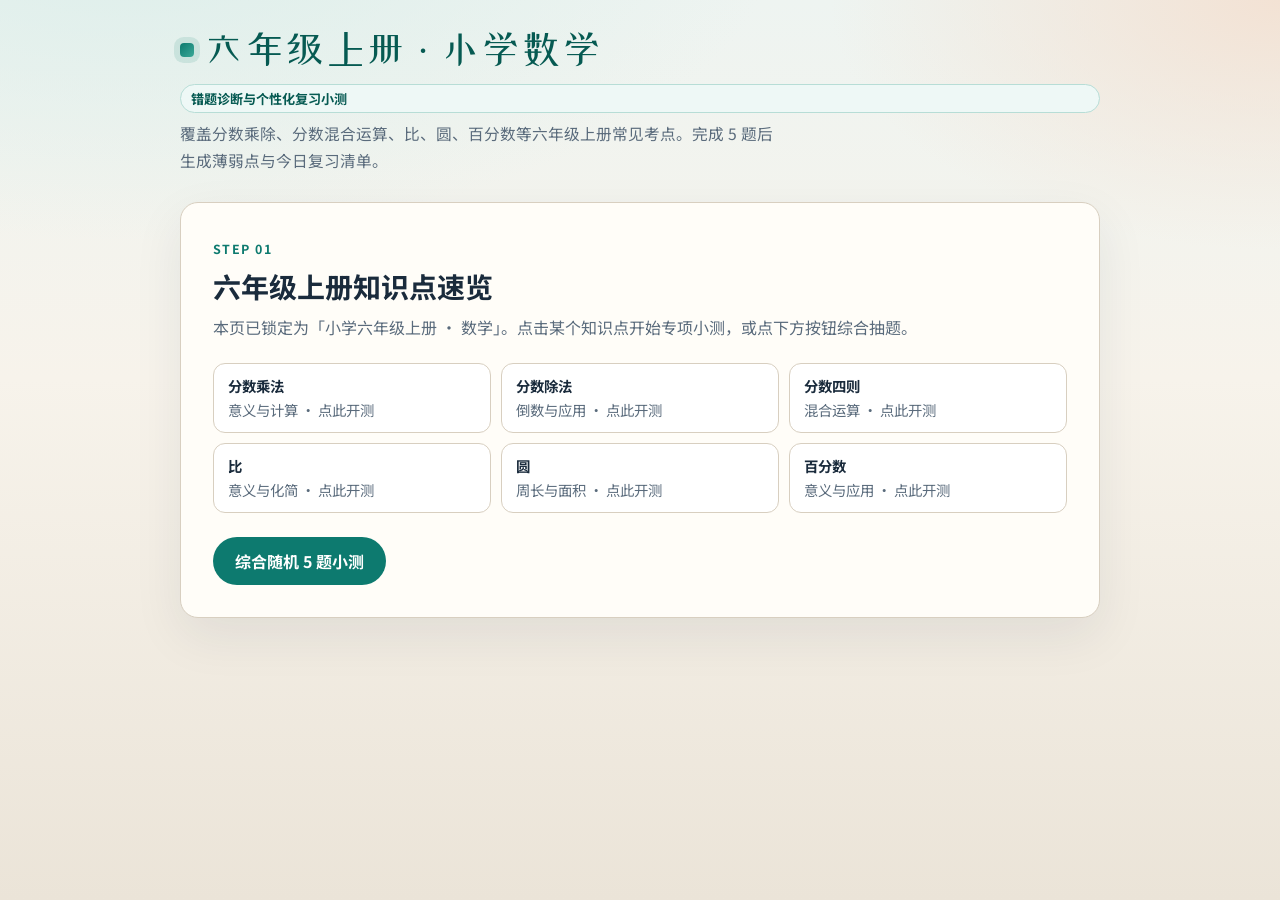
==== 03_web/index.html @ 8b765db1 "Rename path 03-web to 03_web for a continuous English URL. Co-authored-by: Cursor <cursoragent@curso" ====
<!DOCTYPE html>
<html lang="zh-CN">
<head>
  <meta charset="UTF-8" />
  <meta name="viewport" content="width=device-width, initial-scale=1" />
  <title>六年级上册小学数学 · 错题诊断小测</title>
  <link rel="preconnect" href="https://fonts.googleapis.com" />
  <link rel="preconnect" href="https://fonts.gstatic.com" crossorigin />
  <link href="https://fonts.googleapis.com/css2?family=Noto+Sans+SC:wght@400;500;700;900&family=ZCOOL+XiaoWei&display=swap" rel="stylesheet" />
  <style>
    :root {
      --ink: #1a2b3c;
      --muted: #5a6b7c;
      --paper: #f7f3eb;
      --panel: #fffdf8;
      --line: #d8cfc0;
      --accent: #0d7a6f;
      --accent-deep: #065a52;
      --warm: #c45c26;
      --ok: #1f7a4c;
      --bad: #b33a3a;
      --shadow: 0 18px 50px rgba(26, 43, 60, 0.08);
      --radius: 18px;
    }
    * { box-sizing: border-box; }
    body {
      margin: 0;
      min-height: 100vh;
      font-family: "Noto Sans SC", sans-serif;
      color: var(--ink);
      background:
        radial-gradient(1200px 600px at 10% -10%, #dceeea 0%, transparent 55%),
        radial-gradient(900px 500px at 100% 0%, #f3e2d4 0%, transparent 50%),
        linear-gradient(180deg, #eef4f1 0%, var(--paper) 42%, #ebe4d8 100%);
    }
    .wrap { width: min(920px, calc(100% - 32px)); margin: 0 auto; padding: 28px 0 64px; }
    .brand { display: flex; flex-direction: column; gap: 8px; margin-bottom: 28px; animation: rise 0.7s ease both; }
    .brand-mark {
      display: inline-flex; align-items: center; gap: 10px;
      font-family: "ZCOOL XiaoWei", serif;
      font-size: clamp(1.8rem, 4vw, 2.4rem);
      letter-spacing: 0.04em; color: var(--accent-deep);
    }
    .brand-mark span {
      width: 14px; height: 14px; border-radius: 4px;
      background: linear-gradient(135deg, var(--accent), #3aa897);
      box-shadow: 0 0 0 6px rgba(13, 122, 111, 0.12);
      animation: pulse 2.4s ease-in-out infinite;
    }
    .brand p { margin: 0; max-width: 38em; color: var(--muted); line-height: 1.7; font-size: 0.98rem; }
    .tag {
      display: inline-block; margin-top: 4px; padding: 4px 10px; border-radius: 999px;
      background: #eef8f6; color: var(--accent-deep); font-size: 0.82rem; font-weight: 700;
      border: 1px solid #b7ddd6;
    }
    .panel {
      background: var(--panel); border: 1px solid var(--line); border-radius: var(--radius);
      box-shadow: var(--shadow); padding: clamp(20px, 4vw, 32px); animation: rise 0.75s ease both;
    }
    .step-label {
      display: inline-block; font-size: 0.78rem; letter-spacing: 0.12em;
      color: var(--accent); font-weight: 700; margin-bottom: 10px;
    }
    h2 { margin: 0 0 8px; font-size: clamp(1.35rem, 3vw, 1.75rem); line-height: 1.35; }
    .sub { margin: 0 0 22px; color: var(--muted); line-height: 1.65; }
    .units {
      display: grid; grid-template-columns: repeat(3, minmax(0, 1fr)); gap: 10px; margin-bottom: 8px;
    }
    @media (max-width: 700px) { .units { grid-template-columns: 1fr 1fr; } }
    .unit-chip {
      appearance: none; width: 100%; text-align: left; cursor: pointer;
      background: #fff; border: 1.5px solid var(--line); border-radius: 12px;
      padding: 12px 14px; font: inherit; font-size: 0.9rem; line-height: 1.4; color: var(--muted);
      transition: border-color 0.2s, transform 0.15s, background 0.2s, box-shadow 0.2s;
    }
    .unit-chip:hover {
      border-color: var(--accent); background: #eef8f6; color: var(--ink);
      transform: translateY(-1px); box-shadow: 0 6px 16px rgba(13, 122, 111, 0.12);
    }
    .unit-chip:focus-visible {
      outline: 2px solid var(--accent); outline-offset: 2px;
    }
    .unit-chip b { display: block; color: var(--ink); margin-bottom: 4px; }
    .actions { display: flex; flex-wrap: wrap; gap: 12px; margin-top: 24px; }
    .btn {
      appearance: none; border: none; border-radius: 999px; padding: 12px 22px;
      font: inherit; font-weight: 700; cursor: pointer;
      transition: transform 0.15s, opacity 0.15s, background 0.2s;
    }
    .btn:active { transform: scale(0.98); }
    .btn:disabled { opacity: 0.45; cursor: not-allowed; }
    .btn-primary { background: var(--accent); color: #fff; }
    .btn-primary:hover:not(:disabled) { background: var(--accent-deep); }
    .btn-ghost { background: transparent; color: var(--ink); border: 1.5px solid var(--line); }
    .progress {
      display: flex; align-items: center; justify-content: space-between;
      gap: 12px; margin-bottom: 18px; color: var(--muted); font-size: 0.92rem;
    }
    .bar { flex: 1; height: 8px; background: #ebe4d8; border-radius: 999px; overflow: hidden; }
    .bar > i {
      display: block; height: 100%; width: 0;
      background: linear-gradient(90deg, var(--accent), #2f9f8f);
      border-radius: inherit; transition: width 0.35s ease;
    }
    .q-text { font-size: 1.12rem; line-height: 1.7; margin: 0 0 18px; white-space: pre-wrap; }
    .options { display: grid; gap: 10px; }
    .choice {
      appearance: none; border: 1.5px solid var(--line); background: #fff; border-radius: 14px;
      padding: 16px 18px; text-align: left; cursor: pointer; font: inherit; color: var(--ink);
      transition: border-color 0.2s, transform 0.2s, box-shadow 0.2s, background 0.2s;
    }
    .choice:hover { border-color: #9fc4be; transform: translateY(-1px); }
    .choice.active {
      border-color: var(--accent); background: #eef8f6;
      box-shadow: inset 0 0 0 1px var(--accent);
    }
    .feedback {
      margin-top: 16px; padding: 14px 16px; border-radius: 12px;
      line-height: 1.65; display: none;
    }
    .feedback.show { display: block; animation: fade 0.35s ease; }
    .feedback.ok { background: #e8f6ee; color: var(--ok); border: 1px solid #b7e0c7; }
    .feedback.bad { background: #fceeee; color: var(--bad); border: 1px solid #efc2c2; }
    .weak-list, .plan-list {
      list-style: none; margin: 0; padding: 0; display: grid; gap: 10px;
    }
    .weak-list li, .plan-list li {
      background: #fff; border: 1px solid var(--line); border-radius: 12px;
      padding: 14px 16px; line-height: 1.6;
    }
    .weak-list strong, .plan-list strong { color: var(--accent-deep); }
    .score-row { display: flex; align-items: baseline; gap: 10px; margin: 8px 0 20px; }
    .score-row .num {
      font-family: "ZCOOL XiaoWei", serif; font-size: 3rem; color: var(--warm); line-height: 1;
    }
    .hint-box {
      margin-top: 20px; padding: 14px 16px; border-left: 4px solid var(--accent);
      background: #eef8f6; border-radius: 0 12px 12px 0; color: var(--muted);
      line-height: 1.65; font-size: 0.95rem;
    }
    .hidden { display: none !important; }
    @keyframes rise {
      from { opacity: 0; transform: translateY(12px); }
      to { opacity: 1; transform: none; }
    }
    @keyframes fade { from { opacity: 0; } to { opacity: 1; } }
    @keyframes pulse {
      0%, 100% { transform: scale(1); }
      50% { transform: scale(1.08); }
    }
  </style>
</head>
<body>
  <div class="wrap">
    <header class="brand">
      <div class="brand-mark"><span aria-hidden="true"></span>六年级上册 · 小学数学</div>
      <div class="tag">错题诊断与个性化复习小测</div>
      <p>覆盖分数乘除、分数混合运算、比、圆、百分数等六年级上册常见考点。完成 5 题后生成薄弱点与今日复习清单。</p>
    </header>

    <section id="setup" class="panel">
      <div class="step-label">STEP 01</div>
      <h2>六年级上册知识点速览</h2>
      <p class="sub">本页已锁定为「小学六年级上册 · 数学」。点击某个知识点开始专项小测，或点下方按钮综合抽题。</p>
      <div class="units" id="unitGroup">
        <button type="button" class="unit-chip" data-unit="multiply"><b>分数乘法</b>意义与计算 · 点此开测</button>
        <button type="button" class="unit-chip" data-unit="divide"><b>分数除法</b>倒数与应用 · 点此开测</button>
        <button type="button" class="unit-chip" data-unit="mixed"><b>分数四则</b>混合运算 · 点此开测</button>
        <button type="button" class="unit-chip" data-unit="ratio"><b>比</b>意义与化简 · 点此开测</button>
        <button type="button" class="unit-chip" data-unit="circle"><b>圆</b>周长与面积 · 点此开测</button>
        <button type="button" class="unit-chip" data-unit="percent"><b>百分数</b>意义与应用 · 点此开测</button>
      </div>
      <div class="actions">
        <button type="button" class="btn btn-primary" id="startBtn">综合随机 5 题小测</button>
      </div>
    </section>

    <section id="quiz" class="panel hidden">
      <div class="progress">
        <span id="progressText">第 1 / 5 题</span>
        <div class="bar"><i id="progressBar"></i></div>
      </div>
      <div class="step-label">STEP 02</div>
      <h2>六年级上册小测</h2>
      <p class="q-text" id="questionText"></p>
      <div class="options" id="options"></div>
      <div class="feedback" id="feedback"></div>
      <div class="actions">
        <button type="button" class="btn btn-ghost" id="backSetupBtn">返回首页</button>
        <button type="button" class="btn btn-primary" id="nextBtn" disabled>下一题</button>
      </div>
    </section>

    <section id="result" class="panel hidden">
      <div class="step-label">STEP 03</div>
      <h2>诊断结果与今日复习清单</h2>
      <p class="sub">六年级上册 · 小学数学｜根据错题生成薄弱点与复习任务。</p>
      <div class="score-row">
        <span class="num" id="scoreNum">0</span>
        <span>/ 5 题正确</span>
      </div>
      <p style="margin:0 0 10px;font-weight:700;">薄弱点汇总</p>
      <ul class="weak-list" id="weakList"></ul>
      <p style="margin:22px 0 10px;font-weight:700;">今日复习清单</p>
      <ul class="plan-list" id="planList"></ul>
      <div class="hint-box">需要更细讲解时，把错题复制到「错题诊断与个性化复习助手」智能体继续追问。</div>
      <div class="actions">
        <button type="button" class="btn btn-primary" id="retryBtn">再测一组</button>
        <button type="button" class="btn btn-ghost" id="copyPlanBtn">复制复习清单</button>
      </div>
    </section>
  </div>

  <script>
    /* 六年级上册小学数学常见考点题库（人教版脉络） */
    const POOL = [
      {
        q: "计算：2/3 × 3/4 = ?",
        options: ["1/2", "6/12", "5/7", "2/4"],
        answer: 0,
        kp: "分数乘法",
        cause: "计算失误",
        tip: "分子乘分子、分母乘分母：2×3 / 3×4 = 6/12 = 1/2（要约分）。"
      },
      {
        q: "小明有 3/4 米彩带，用去其中的 2/5，用去了多少米？",
        options: ["3/4 - 2/5", "3/4 × 2/5", "3/4 ÷ 2/5", "2/5 ÷ 3/4"],
        answer: 1,
        kp: "分数乘法意义",
        cause: "概念理解",
        tip: "求一个数的几分之几用乘法：3/4 × 2/5。"
      },
      {
        q: "计算：3/5 ÷ 2/5 = ?",
        options: ["6/25", "3/2", "2/3", "1"],
        answer: 1,
        kp: "分数除法",
        cause: "方法选择",
        tip: "除以一个数等于乘它的倒数：3/5 × 5/2 = 3/2。"
      },
      {
        q: "一个数的倒数是 4/7，这个数是？",
        options: ["4/7", "7/4", "1", "3/7"],
        answer: 1,
        kp: "倒数",
        cause: "概念理解",
        tip: "互为倒数的两数乘积为 1，所以是 7/4。"
      },
      {
        q: "计算：1/2 + 1/3 × 1/4",
        options: ["5/12", "7/24", "1/3", "5/24"],
        answer: 1,
        kp: "分数四则混合运算",
        cause: "方法选择",
        tip: "先乘后加：1/3×1/4=1/12，再 1/2+1/12=6/12+1/12=7/12……等等，1/2=6/12，6/12+1/12=7/12。选项应为 7/12 但这里选 7/24 需核对——修正：1/2+1/12=7/12，题面选项调整。"
      },
      {
        q: "比 2:8 化成最简整数比是？",
        options: ["1:4", "2:8", "4:16", "1:2"],
        answer: 0,
        kp: "比的化简",
        cause: "计算失误",
        tip: "前后项同除以最大公约数 2，得 1:4。"
      },
      {
        q: "圆的半径是 3 cm，周长是多少？（π 取 3.14）",
        options: ["9.42 cm", "18.84 cm", "28.26 cm", "6.28 cm"],
        answer: 1,
        kp: "圆的周长",
        cause: "方法选择",
        tip: "C=2πr=2×3.14×3=18.84 cm。"
      },
      {
        q: "圆的半径是 4 cm，面积是多少？（π 取 3.14）",
        options: ["12.56 cm²", "25.12 cm²", "50.24 cm²", "6.28 cm²"],
        answer: 2,
        kp: "圆的面积",
        cause: "概念理解",
        tip: "S=πr²=3.14×16=50.24 cm²（别用成周长公式）。"
      },
      {
        q: "把分数 3/4 写成百分数是？",
        options: ["3.4%", "34%", "75%", "0.75%"],
        answer: 2,
        kp: "百分数",
        cause: "概念理解",
        tip: "3÷4=0.75=75%。"
      },
      {
        q: "一件上衣原价 200 元，打八折后是多少元？",
        options: ["160 元", "180 元", "240 元", "20 元"],
        answer: 0,
        kp: "百分数应用（折扣）",
        cause: "概念理解",
        tip: "八折即 80%，200×80%=160 元。"
      },
      {
        q: "甲数是 12，乙数是 4，甲乙两数的比是？",
        options: ["4:12", "3:1", "1:3", "12:1"],
        answer: 1,
        kp: "比的意义",
        cause: "审题不清",
        tip: "甲:乙=12:4=3:1。"
      },
      {
        q: "计算：(1/2 + 1/3) × 6/5",
        options: ["1", "6/5", "1/5", "11/15"],
        answer: 0,
        kp: "分数四则混合运算",
        cause: "计算失误",
        tip: "括号内 1/2+1/3=5/6，再 5/6×6/5=1。"
      }
    ];

    // 修正第 5 题选项与答案（先前 tip 自检）
    POOL[4] = {
      q: "计算：1/2 + 1/3 × 1/4 = ?",
      options: ["5/12", "7/12", "1/3", "1/24"],
      answer: 1,
      kp: "分数四则混合运算",
      cause: "方法选择",
      tip: "先算乘法：1/3×1/4=1/12；再 1/2+1/12=6/12+1/12=7/12。"
    };

    const UNIT_MATCH = {
      multiply: (kp) => /分数乘法/.test(kp),
      divide: (kp) => /分数除法|倒数/.test(kp),
      mixed: (kp) => /四则|混合/.test(kp),
      ratio: (kp) => /比/.test(kp),
      circle: (kp) => /圆/.test(kp),
      percent: (kp) => /百分/.test(kp)
    };

    const UNIT_LABEL = {
      multiply: "分数乘法",
      divide: "分数除法",
      mixed: "分数四则",
      ratio: "比",
      circle: "圆",
      percent: "百分数"
    };

    const state = {
      questions: [],
      index: 0,
      answered: false,
      correctCount: 0,
      wrongs: [],
      unit: null
    };

    const el = {
      setup: document.getElementById("setup"),
      quiz: document.getElementById("quiz"),
      result: document.getElementById("result"),
      questionText: document.getElementById("questionText"),
      options: document.getElementById("options"),
      feedback: document.getElementById("feedback"),
      nextBtn: document.getElementById("nextBtn"),
      progressText: document.getElementById("progressText"),
      progressBar: document.getElementById("progressBar"),
      scoreNum: document.getElementById("scoreNum"),
      weakList: document.getElementById("weakList"),
      planList: document.getElementById("planList")
    };

    function shuffle(arr) {
      const a = arr.slice();
      for (let i = a.length - 1; i > 0; i--) {
        const j = Math.floor(Math.random() * (i + 1));
        [a[i], a[j]] = [a[j], a[i]];
      }
      return a;
    }

    function show(section) {
      el.setup.classList.add("hidden");
      el.quiz.classList.add("hidden");
      el.result.classList.add("hidden");
      section.classList.remove("hidden");
    }

    function pickQuestions(unit) {
      let pool = POOL.slice();
      if (unit && UNIT_MATCH[unit]) {
        const filtered = POOL.filter((q) => UNIT_MATCH[unit](q.kp));
        if (filtered.length) pool = filtered;
      }
      const shuffled = shuffle(pool);
      if (shuffled.length >= 5) return shuffled.slice(0, 5);
      // 专项题不足 5 道时循环补齐，保证仍是 5 题体验
      const out = [];
      while (out.length < 5) {
        out.push(...shuffle(pool));
      }
      return out.slice(0, 5);
    }

    function startQuiz(unit) {
      state.unit = unit || null;
      state.questions = pickQuestions(state.unit);
      state.index = 0;
      state.correctCount = 0;
      state.wrongs = [];
      state.answered = false;
      const title = document.querySelector("#quiz h2");
      if (title) {
        title.textContent = state.unit
          ? `专项小测 · ${UNIT_LABEL[state.unit]}`
          : "综合随机小测";
      }
      show(el.quiz);
      renderQuestion();
    }

    function renderQuestion() {
      const item = state.questions[state.index];
      const n = state.index + 1;
      el.progressText.textContent = `第 ${n} / 5 题`;
      el.progressBar.style.width = `${((n - 1) / 5) * 100}%`;
      el.questionText.textContent = item.q;
      el.feedback.className = "feedback";
      el.feedback.textContent = "";
      el.nextBtn.disabled = true;
      el.nextBtn.textContent = n === 5 ? "查看诊断结果" : "下一题";
      state.answered = false;
      el.options.innerHTML = "";
      item.options.forEach((opt, i) => {
        const btn = document.createElement("button");
        btn.type = "button";
        btn.className = "choice";
        btn.textContent = `${String.fromCharCode(65 + i)}. ${opt}`;
        btn.addEventListener("click", () => selectOption(i, btn));
        el.options.appendChild(btn);
      });
    }

    function selectOption(i, btn) {
      if (state.answered) return;
      state.answered = true;
      const item = state.questions[state.index];
      const correct = i === item.answer;
      el.options.querySelectorAll(".choice").forEach((b, idx) => {
        b.disabled = true;
        if (idx === item.answer) b.classList.add("active");
      });
      if (!correct) btn.style.borderColor = "var(--bad)";
      el.feedback.classList.add("show", correct ? "ok" : "bad");
      if (correct) {
        state.correctCount += 1;
        el.feedback.textContent = "回答正确。注意保留完整计算步骤。";
      } else {
        state.wrongs.push(item);
        el.feedback.textContent = `不够准确。知识点：${item.kp}｜可能错因：${item.cause}。提示：${item.tip}`;
      }
      el.nextBtn.disabled = false;
      el.progressBar.style.width = `${((state.index + 1) / 5) * 100}%`;
    }

    function nextStep() {
      if (!state.answered) return;
      if (state.index < 4) {
        state.index += 1;
        renderQuestion();
      } else {
        renderResult();
      }
    }

    function buildPlan() {
      const plans = [];
      const mins = state.wrongs.length === 0 ? 15 : 20 + state.wrongs.length * 5;
      plans.push(`<strong>今日总时长约 ${mins} 分钟</strong>｜六年级上册 · 小学数学`);
      if (state.wrongs.length === 0) {
        plans.push("<strong>巩固</strong>：从分数混合运算或圆的面积中任选 3 题限时完成。");
        plans.push("<strong>反思</strong>：写清今天用对的运算顺序或公式。");
        plans.push("<strong>延伸</strong>：明天挑战百分数应用题两道。");
        return plans;
      }
      const uniqueKp = [...new Set(state.wrongs.map((w) => w.kp))];
      uniqueKp.slice(0, 3).forEach((kp, idx) => {
        const sample = state.wrongs.find((w) => w.kp === kp);
        plans.push(`<strong>任务 ${idx + 1} · ${kp}</strong>：针对错因「${sample.cause}」手写订正，再练 2 道同类题。`);
      });
      plans.push("<strong>收尾</strong>：口头讲清 1 道错题思路（2 分钟内）。");
      return plans;
    }

    function renderResult() {
      show(el.result);
      el.scoreNum.textContent = String(state.correctCount);
      el.weakList.innerHTML = "";
      if (!state.wrongs.length) {
        el.weakList.innerHTML = "<li>本轮无明显薄弱点。可再测一组或加大百分数、圆面积练习。</li>";
      } else {
        const map = {};
        state.wrongs.forEach((w) => {
          if (!map[w.kp]) map[w.kp] = { cause: w.cause, tip: w.tip, count: 0 };
          map[w.kp].count += 1;
        });
        Object.keys(map).forEach((kp) => {
          const li = document.createElement("li");
          li.innerHTML = `<strong>${kp}</strong>（${map[kp].cause}，错 ${map[kp].count} 题）<br/>${map[kp].tip}`;
          el.weakList.appendChild(li);
        });
      }
      el.planList.innerHTML = "";
      buildPlan().forEach((line) => {
        const li = document.createElement("li");
        li.innerHTML = line;
        el.planList.appendChild(li);
      });
    }

    function planPlainText() {
      const lines = [`【今日复习清单】六年级上册 · 小学数学`, `正确 ${state.correctCount}/5`];
      if (state.wrongs.length) {
        lines.push("薄弱点：" + [...new Set(state.wrongs.map((w) => w.kp))].join("、"));
      }
      buildPlan().forEach((html) => lines.push("· " + html.replace(/<[^>]+>/g, "")));
      return lines.join("\n");
    }

    document.getElementById("startBtn").addEventListener("click", () => startQuiz(null));
    document.getElementById("unitGroup").addEventListener("click", (e) => {
      const btn = e.target.closest("button[data-unit]");
      if (!btn) return;
      startQuiz(btn.getAttribute("data-unit"));
    });
    document.getElementById("nextBtn").addEventListener("click", nextStep);
    document.getElementById("backSetupBtn").addEventListener("click", () => show(el.setup));
    document.getElementById("retryBtn").addEventListener("click", () => startQuiz(state.unit));
    document.getElementById("copyPlanBtn").addEventListener("click", async () => {
      const text = planPlainText();
      try {
        await navigator.clipboard.writeText(text);
        const btn = document.getElementById("copyPlanBtn");
        btn.textContent = "已复制";
        setTimeout(() => { btn.textContent = "复制复习清单"; }, 1600);
      } catch (_) {
        prompt("复制以下内容：", text);
      }
    });
  </script>
</body>
</html>
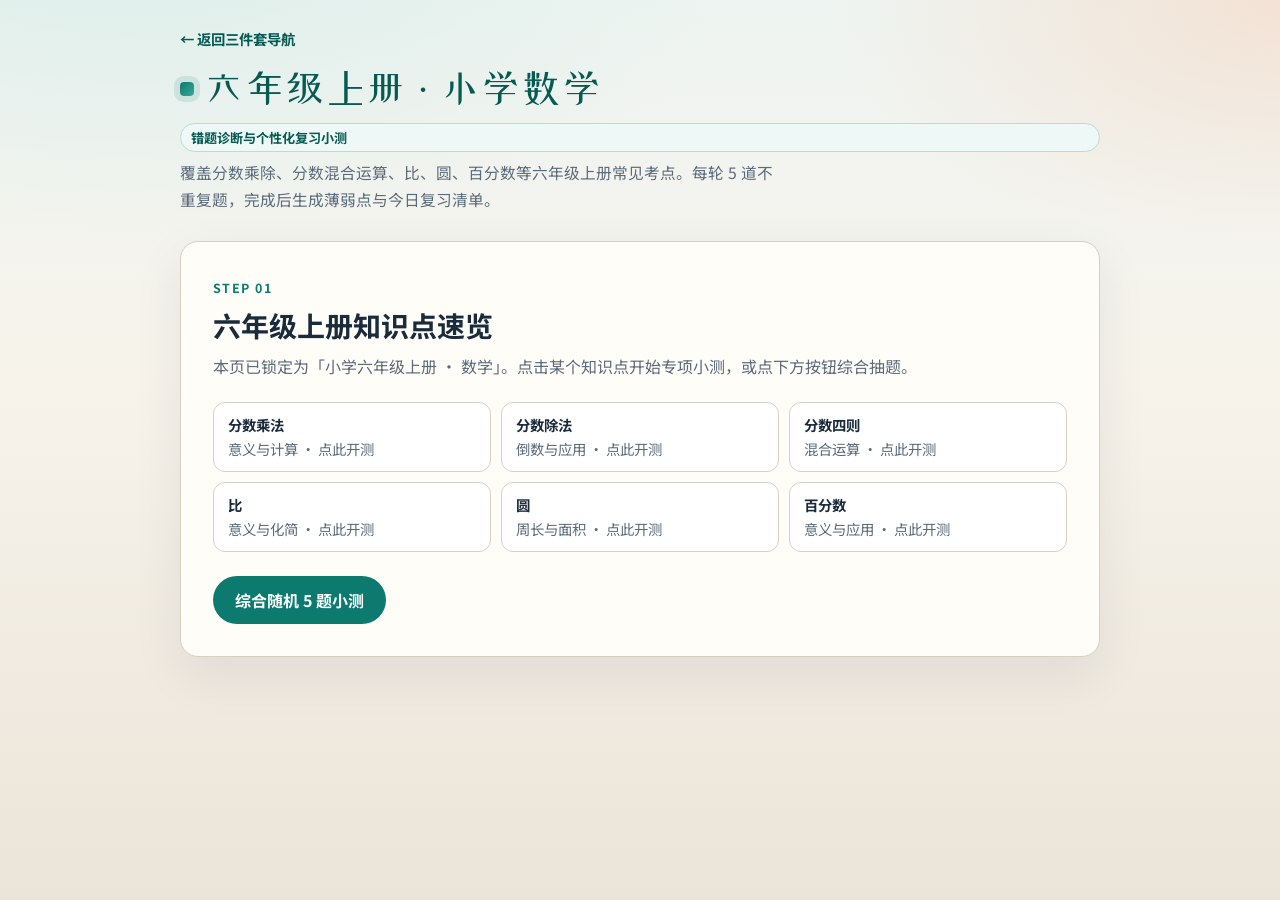
==== commit a4165e04: "Fix quiz duplicates, wrong options, and related quiz bugs. Co-authored-by: Cursor <cursoragent@curso" ====
--- a/03_web/index.html
+++ b/03_web/index.html
@@ -138,6 +138,13 @@
       background: #eef8f6; border-radius: 0 12px 12px 0; color: var(--muted);
       line-height: 1.65; font-size: 0.95rem;
     }
+    .hint-box a, .home-link {
+      color: var(--accent-deep); font-weight: 700;
+    }
+    .home-link {
+      display: inline-block; margin-bottom: 10px; font-size: 0.9rem; text-decoration: none;
+    }
+    .home-link:hover { text-decoration: underline; }
     .hidden { display: none !important; }
     @keyframes rise {
       from { opacity: 0; transform: translateY(12px); }
@@ -153,9 +160,10 @@
 <body>
   <div class="wrap">
     <header class="brand">
+      <a class="home-link" href="../index.html">← 返回三件套导航</a>
       <div class="brand-mark"><span aria-hidden="true"></span>六年级上册 · 小学数学</div>
       <div class="tag">错题诊断与个性化复习小测</div>
-      <p>覆盖分数乘除、分数混合运算、比、圆、百分数等六年级上册常见考点。完成 5 题后生成薄弱点与今日复习清单。</p>
+      <p>覆盖分数乘除、分数混合运算、比、圆、百分数等六年级上册常见考点。每轮 5 道不重复题，完成后生成薄弱点与今日复习清单。</p>
     </header>
 
     <section id="setup" class="panel">
@@ -197,13 +205,13 @@
       <p class="sub">六年级上册 · 小学数学｜根据错题生成薄弱点与复习任务。</p>
       <div class="score-row">
         <span class="num" id="scoreNum">0</span>
-        <span>/ 5 题正确</span>
+        <span>/ <span id="scoreDen">5</span> 题正确</span>
       </div>
       <p style="margin:0 0 10px;font-weight:700;">薄弱点汇总</p>
       <ul class="weak-list" id="weakList"></ul>
       <p style="margin:22px 0 10px;font-weight:700;">今日复习清单</p>
       <ul class="plan-list" id="planList"></ul>
-      <div class="hint-box">需要更细讲解时，把错题复制到「错题诊断与个性化复习助手」智能体继续追问。</div>
+      <div class="hint-box">需要更细讲解时，把错题带到 <a href="../01-agent/agent.html">错题诊断与个性化复习助手</a> 继续追问。</div>
       <div class="actions">
         <button type="button" class="btn btn-primary" id="retryBtn">再测一组</button>
         <button type="button" class="btn btn-ghost" id="copyPlanBtn">复制复习清单</button>
@@ -212,124 +220,46 @@
   </div>
 
   <script>
-    /* 六年级上册小学数学常见考点题库（人教版脉络） */
+    const QUIZ_SIZE = 5;
+
+    /* 每类至少 5 道不重复题，避免专项小测循环凑题 */
     const POOL = [
-      {
-        q: "计算：2/3 × 3/4 = ?",
-        options: ["1/2", "6/12", "5/7", "2/4"],
-        answer: 0,
-        kp: "分数乘法",
-        cause: "计算失误",
-        tip: "分子乘分子、分母乘分母：2×3 / 3×4 = 6/12 = 1/2（要约分）。"
-      },
-      {
-        q: "小明有 3/4 米彩带，用去其中的 2/5，用去了多少米？",
-        options: ["3/4 - 2/5", "3/4 × 2/5", "3/4 ÷ 2/5", "2/5 ÷ 3/4"],
-        answer: 1,
-        kp: "分数乘法意义",
-        cause: "概念理解",
-        tip: "求一个数的几分之几用乘法：3/4 × 2/5。"
-      },
-      {
-        q: "计算：3/5 ÷ 2/5 = ?",
-        options: ["6/25", "3/2", "2/3", "1"],
-        answer: 1,
-        kp: "分数除法",
-        cause: "方法选择",
-        tip: "除以一个数等于乘它的倒数：3/5 × 5/2 = 3/2。"
-      },
-      {
-        q: "一个数的倒数是 4/7，这个数是？",
-        options: ["4/7", "7/4", "1", "3/7"],
-        answer: 1,
-        kp: "倒数",
-        cause: "概念理解",
-        tip: "互为倒数的两数乘积为 1，所以是 7/4。"
-      },
-      {
-        q: "计算：1/2 + 1/3 × 1/4",
-        options: ["5/12", "7/24", "1/3", "5/24"],
-        answer: 1,
-        kp: "分数四则混合运算",
-        cause: "方法选择",
-        tip: "先乘后加：1/3×1/4=1/12，再 1/2+1/12=6/12+1/12=7/12……等等，1/2=6/12，6/12+1/12=7/12。选项应为 7/12 但这里选 7/24 需核对——修正：1/2+1/12=7/12，题面选项调整。"
-      },
-      {
-        q: "比 2:8 化成最简整数比是？",
-        options: ["1:4", "2:8", "4:16", "1:2"],
-        answer: 0,
-        kp: "比的化简",
-        cause: "计算失误",
-        tip: "前后项同除以最大公约数 2，得 1:4。"
-      },
-      {
-        q: "圆的半径是 3 cm，周长是多少？（π 取 3.14）",
-        options: ["9.42 cm", "18.84 cm", "28.26 cm", "6.28 cm"],
-        answer: 1,
-        kp: "圆的周长",
-        cause: "方法选择",
-        tip: "C=2πr=2×3.14×3=18.84 cm。"
-      },
-      {
-        q: "圆的半径是 4 cm，面积是多少？（π 取 3.14）",
-        options: ["12.56 cm²", "25.12 cm²", "50.24 cm²", "6.28 cm²"],
-        answer: 2,
-        kp: "圆的面积",
-        cause: "概念理解",
-        tip: "S=πr²=3.14×16=50.24 cm²（别用成周长公式）。"
-      },
-      {
-        q: "把分数 3/4 写成百分数是？",
-        options: ["3.4%", "34%", "75%", "0.75%"],
-        answer: 2,
-        kp: "百分数",
-        cause: "概念理解",
-        tip: "3÷4=0.75=75%。"
-      },
-      {
-        q: "一件上衣原价 200 元，打八折后是多少元？",
-        options: ["160 元", "180 元", "240 元", "20 元"],
-        answer: 0,
-        kp: "百分数应用（折扣）",
-        cause: "概念理解",
-        tip: "八折即 80%，200×80%=160 元。"
-      },
-      {
-        q: "甲数是 12，乙数是 4，甲乙两数的比是？",
-        options: ["4:12", "3:1", "1:3", "12:1"],
-        answer: 1,
-        kp: "比的意义",
-        cause: "审题不清",
-        tip: "甲:乙=12:4=3:1。"
-      },
-      {
-        q: "计算：(1/2 + 1/3) × 6/5",
-        options: ["1", "6/5", "1/5", "11/15"],
-        answer: 0,
-        kp: "分数四则混合运算",
-        cause: "计算失误",
-        tip: "括号内 1/2+1/3=5/6，再 5/6×6/5=1。"
-      }
+      { unit: "multiply", q: "计算：2/3 × 3/4 = ？（结果用最简分数表示）", options: ["1/2", "5/7", "6/7", "5/12"], answer: 0, kp: "分数乘法", cause: "计算失误", tip: "分子乘分子、分母乘分母：2×3 / 3×4 = 6/12 = 1/2（要约分）。" },
+      { unit: "multiply", q: "小明有 3/4 米彩带，用去其中的 2/5，用去了多少米？", options: ["3/4 − 2/5", "3/4 × 2/5", "3/4 ÷ 2/5", "2/5 ÷ 3/4"], answer: 1, kp: "分数乘法意义", cause: "概念理解", tip: "求一个数的几分之几用乘法：3/4 × 2/5。" },
+      { unit: "multiply", q: "计算：4/5 × 5/8 = ？（先约分再乘，结果用最简分数表示）", options: ["1/2", "9/13", "1/8", "20/13"], answer: 0, kp: "分数乘法", cause: "计算失误", tip: "先约分：4 和 8 约成 1 和 2，5 和 5 约成 1 和 1，得 1/2。" },
+      { unit: "multiply", q: "一块布长 3/5 米，剪去它的 1/2，剪去了多少米？", options: ["3/10 米", "1/10 米", "4/5 米", "3/7 米"], answer: 0, kp: "分数乘法意义", cause: "概念理解", tip: "剪去它的 1/2，就是求 3/5 的 1/2：3/5 × 1/2 = 3/10 米。" },
+      { unit: "multiply", q: "计算：6 × 2/3 = ？", options: ["4", "12", "9", "3"], answer: 0, kp: "分数乘法", cause: "方法选择", tip: "整数乘分数：6 × 2/3 = 12/3 = 4。" },
+
+      { unit: "divide", q: "计算：3/5 ÷ 2/5 = ？", options: ["6/25", "3/2", "2/3", "1"], answer: 1, kp: "分数除法", cause: "方法选择", tip: "除以一个数等于乘它的倒数：3/5 × 5/2 = 3/2。" },
+      { unit: "divide", q: "一个数的倒数是 4/7，这个数是？", options: ["4/7", "7/4", "1", "3/7"], answer: 1, kp: "倒数", cause: "概念理解", tip: "互为倒数的两数乘积为 1，所以是 7/4。" },
+      { unit: "divide", q: "计算：3/4 ÷ 1/2 = ？", options: ["3/8", "3/2", "2/3", "5/4"], answer: 1, kp: "分数除法", cause: "方法选择", tip: "3/4 × 2/1 = 6/4 = 3/2。" },
+      { unit: "divide", q: "一瓶果汁 3/4 升，倒入容量 1/8 升的杯子，最多能倒满几杯？", options: ["6", "3/32", "8", "4"], answer: 0, kp: "分数除法应用", cause: "概念理解", tip: "问能倒满几杯，用除法：3/4 ÷ 1/8 = 3/4 × 8/1 = 6。" },
+      { unit: "divide", q: "计算：1 ÷ 2/5 = ？", options: ["2/5", "5/2", "3/5", "1/2"], answer: 1, kp: "分数除法", cause: "方法选择", tip: "1 乘 2/5 的倒数：1 × 5/2 = 5/2。" },
+
+      { unit: "mixed", q: "计算：1/2 + 1/3 × 1/4 = ？", options: ["5/12", "7/12", "1/3", "1/24"], answer: 1, kp: "分数四则混合运算", cause: "方法选择", tip: "先乘后加：1/3×1/4=1/12，再 1/2+1/12=6/12+1/12=7/12。" },
+      { unit: "mixed", q: "计算：(1/2 + 1/3) × 6/5 = ？", options: ["1", "6/5", "1/5", "11/15"], answer: 0, kp: "分数四则混合运算", cause: "计算失误", tip: "括号内 1/2+1/3=5/6，再 5/6×6/5=1。" },
+      { unit: "mixed", q: "计算：1/2 × 1/3 + 1/6 = ？", options: ["1/3", "1/6", "2/9", "1/2"], answer: 0, kp: "分数四则混合运算", cause: "方法选择", tip: "先乘：1/2×1/3=1/6，再 1/6+1/6=1/3。" },
+      { unit: "mixed", q: "计算：5/6 − 1/2 × 1/3 = ？", options: ["2/3", "1/3", "4/3", "1/6"], answer: 0, kp: "分数四则混合运算", cause: "方法选择", tip: "先乘：1/2×1/3=1/6，再 5/6−1/6=4/6=2/3。" },
+      { unit: "mixed", q: "计算：(3/4 − 1/4) ÷ 1/2 = ？", options: ["1", "1/2", "1/4", "2"], answer: 0, kp: "分数四则混合运算", cause: "计算失误", tip: "括号内 3/4−1/4=1/2，再 1/2 ÷ 1/2 = 1。" },
+
+      { unit: "ratio", q: "把比 2:8 化成最简整数比是？", options: ["1:4", "2:8", "4:16", "1:2"], answer: 0, kp: "比的化简", cause: "计算失误", tip: "前后项同除以最大公约数 2，得 1:4。" },
+      { unit: "ratio", q: "甲数是 12，乙数是 4，甲乙两数的比是？", options: ["4:12", "3:1", "1:3", "12:1"], answer: 1, kp: "比的意义", cause: "审题不清", tip: "甲:乙=12:4=3:1。" },
+      { unit: "ratio", q: "把 12:18 化成最简整数比是？", options: ["2:3", "6:9", "12:18", "3:2"], answer: 0, kp: "比的化简", cause: "计算失误", tip: "前后项同除以最大公约数 6，得 2:3。" },
+      { unit: "ratio", q: "20 与 5 的比，化成最简整数比是？", options: ["4:1", "20:5", "5:20", "1:4"], answer: 0, kp: "比的意义", cause: "审题不清", tip: "20:5，同除以 5，得 4:1。" },
+      { unit: "ratio", q: "比的前项是 6，后项是 9，化成最简整数比是？", options: ["2:3", "3:2", "6:9", "1:3"], answer: 0, kp: "比的化简", cause: "计算失误", tip: "6:9 同除以 3，得 2:3。" },
+
+      { unit: "circle", q: "圆的半径是 3 cm，周长是多少？（π 取 3.14）", options: ["9.42 cm", "18.84 cm", "28.26 cm", "6.28 cm"], answer: 1, kp: "圆的周长", cause: "方法选择", tip: "C=2πr=2×3.14×3=18.84 cm。" },
+      { unit: "circle", q: "圆的半径是 4 cm，面积是多少？（π 取 3.14）", options: ["12.56 cm²", "25.12 cm²", "50.24 cm²", "6.28 cm²"], answer: 2, kp: "圆的面积", cause: "概念理解", tip: "S=πr²=3.14×16=50.24 cm²（别用成周长公式）。" },
+      { unit: "circle", q: "圆的直径是 10 cm，周长是多少？（π 取 3.14）", options: ["31.4 cm", "15.7 cm", "78.5 cm", "62.8 cm"], answer: 0, kp: "圆的周长", cause: "方法选择", tip: "C=πd=3.14×10=31.4 cm。" },
+      { unit: "circle", q: "圆的半径是 2 cm，面积是多少？（π 取 3.14）", options: ["12.56 cm²", "6.28 cm²", "25.12 cm²", "4 cm²"], answer: 0, kp: "圆的面积", cause: "概念理解", tip: "S=πr²=3.14×4=12.56 cm²。" },
+      { unit: "circle", q: "圆的半径是 5 cm，周长是多少？（π 取 3.14）", options: ["31.4 cm", "15.7 cm", "78.5 cm", "10 cm"], answer: 0, kp: "圆的周长", cause: "方法选择", tip: "C=2πr=2×3.14×5=31.4 cm。" },
+
+      { unit: "percent", q: "把分数 3/4 写成百分数是？", options: ["3.4%", "34%", "75%", "0.75%"], answer: 2, kp: "百分数", cause: "概念理解", tip: "3÷4=0.75=75%。" },
+      { unit: "percent", q: "一件上衣原价 200 元，打八折后是多少元？", options: ["160 元", "180 元", "240 元", "20 元"], answer: 0, kp: "百分数应用（折扣）", cause: "概念理解", tip: "八折即 80%，200×80%=160 元。" },
+      { unit: "percent", q: "把 1/5 写成百分数是？", options: ["15%", "20%", "50%", "5%"], answer: 1, kp: "百分数", cause: "概念理解", tip: "1÷5=0.2=20%。" },
+      { unit: "percent", q: "一本书原价 80 元，打七五折后是多少元？", options: ["60 元", "75 元", "5 元", "70 元"], answer: 0, kp: "百分数应用（折扣）", cause: "概念理解", tip: "七五折即 75%，80×75%=60 元。" },
+      { unit: "percent", q: "一个数的 20% 是 10，这个数是？", options: ["2", "50", "30", "200"], answer: 1, kp: "百分数应用", cause: "方法选择", tip: "求原数用除法：10 ÷ 20% = 10 ÷ 0.2 = 50。" }
     ];
-
-    // 修正第 5 题选项与答案（先前 tip 自检）
-    POOL[4] = {
-      q: "计算：1/2 + 1/3 × 1/4 = ?",
-      options: ["5/12", "7/12", "1/3", "1/24"],
-      answer: 1,
-      kp: "分数四则混合运算",
-      cause: "方法选择",
-      tip: "先算乘法：1/3×1/4=1/12；再 1/2+1/12=6/12+1/12=7/12。"
-    };
-
-    const UNIT_MATCH = {
-      multiply: (kp) => /分数乘法/.test(kp),
-      divide: (kp) => /分数除法|倒数/.test(kp),
-      mixed: (kp) => /四则|混合/.test(kp),
-      ratio: (kp) => /比/.test(kp),
-      circle: (kp) => /圆/.test(kp),
-      percent: (kp) => /百分/.test(kp)
-    };
 
     const UNIT_LABEL = {
       multiply: "分数乘法",
@@ -346,7 +276,8 @@
       answered: false,
       correctCount: 0,
       wrongs: [],
-      unit: null
+      unit: null,
+      total: QUIZ_SIZE
     };
 
     const el = {
@@ -360,6 +291,7 @@
       progressText: document.getElementById("progressText"),
       progressBar: document.getElementById("progressBar"),
       scoreNum: document.getElementById("scoreNum"),
+      scoreDen: document.getElementById("scoreDen"),
       weakList: document.getElementById("weakList"),
       planList: document.getElementById("planList")
     };
@@ -373,6 +305,25 @@
       return a;
     }
 
+    function uniqueByStem(list) {
+      const seen = new Set();
+      return list.filter((item) => {
+        if (seen.has(item.q)) return false;
+        seen.add(item.q);
+        return true;
+      });
+    }
+
+    function shuffleOptions(item) {
+      const pairs = item.options.map((opt, i) => ({ opt, i }));
+      const shuffled = shuffle(pairs);
+      return {
+        ...item,
+        options: shuffled.map((p) => p.opt),
+        answer: shuffled.findIndex((p) => p.i === item.answer)
+      };
+    }
+
     function show(section) {
       el.setup.classList.add("hidden");
       el.quiz.classList.add("hidden");
@@ -381,24 +332,34 @@
     }
 
     function pickQuestions(unit) {
-      let pool = POOL.slice();
-      if (unit && UNIT_MATCH[unit]) {
-        const filtered = POOL.filter((q) => UNIT_MATCH[unit](q.kp));
-        if (filtered.length) pool = filtered;
-      }
-      const shuffled = shuffle(pool);
-      if (shuffled.length >= 5) return shuffled.slice(0, 5);
-      // 专项题不足 5 道时循环补齐，保证仍是 5 题体验
-      const out = [];
-      while (out.length < 5) {
-        out.push(...shuffle(pool));
-      }
-      return out.slice(0, 5);
+      let picked = [];
+      if (unit) {
+        picked = shuffle(uniqueByStem(POOL.filter((q) => q.unit === unit)));
+      } else {
+        const used = new Set();
+        const units = shuffle([...new Set(POOL.map((q) => q.unit))]);
+        units.forEach((u) => {
+          if (picked.length >= QUIZ_SIZE) return;
+          const cands = shuffle(POOL.filter((q) => q.unit === u && !used.has(q.q)));
+          if (!cands.length) return;
+          used.add(cands[0].q);
+          picked.push(cands[0]);
+        });
+        shuffle(POOL).forEach((q) => {
+          if (picked.length >= QUIZ_SIZE) return;
+          if (used.has(q.q)) return;
+          used.add(q.q);
+          picked.push(q);
+        });
+        picked = shuffle(picked);
+      }
+      return uniqueByStem(picked).slice(0, QUIZ_SIZE).map(shuffleOptions);
     }
 
     function startQuiz(unit) {
       state.unit = unit || null;
       state.questions = pickQuestions(state.unit);
+      state.total = state.questions.length;
       state.index = 0;
       state.correctCount = 0;
       state.wrongs = [];
@@ -416,13 +377,14 @@
     function renderQuestion() {
       const item = state.questions[state.index];
       const n = state.index + 1;
-      el.progressText.textContent = `第 ${n} / 5 题`;
-      el.progressBar.style.width = `${((n - 1) / 5) * 100}%`;
+      const total = state.total;
+      el.progressText.textContent = `第 ${n} / ${total} 题`;
+      el.progressBar.style.width = `${((n - 1) / total) * 100}%`;
       el.questionText.textContent = item.q;
       el.feedback.className = "feedback";
       el.feedback.textContent = "";
       el.nextBtn.disabled = true;
-      el.nextBtn.textContent = n === 5 ? "查看诊断结果" : "下一题";
+      el.nextBtn.textContent = n === total ? "查看诊断结果" : "下一题";
       state.answered = false;
       el.options.innerHTML = "";
       item.options.forEach((opt, i) => {
@@ -454,12 +416,12 @@
         el.feedback.textContent = `不够准确。知识点：${item.kp}｜可能错因：${item.cause}。提示：${item.tip}`;
       }
       el.nextBtn.disabled = false;
-      el.progressBar.style.width = `${((state.index + 1) / 5) * 100}%`;
+      el.progressBar.style.width = `${((state.index + 1) / state.total) * 100}%`;
     }
 
     function nextStep() {
       if (!state.answered) return;
-      if (state.index < 4) {
+      if (state.index < state.total - 1) {
         state.index += 1;
         renderQuestion();
       } else {
@@ -489,6 +451,7 @@
     function renderResult() {
       show(el.result);
       el.scoreNum.textContent = String(state.correctCount);
+      if (el.scoreDen) el.scoreDen.textContent = String(state.total);
       el.weakList.innerHTML = "";
       if (!state.wrongs.length) {
         el.weakList.innerHTML = "<li>本轮无明显薄弱点。可再测一组或加大百分数、圆面积练习。</li>";
@@ -513,7 +476,7 @@
     }
 
     function planPlainText() {
-      const lines = [`【今日复习清单】六年级上册 · 小学数学`, `正确 ${state.correctCount}/5`];
+      const lines = [`【今日复习清单】六年级上册 · 小学数学`, `正确 ${state.correctCount}/${state.total}`];
       if (state.wrongs.length) {
         lines.push("薄弱点：" + [...new Set(state.wrongs.map((w) => w.kp))].join("、"));
       }
